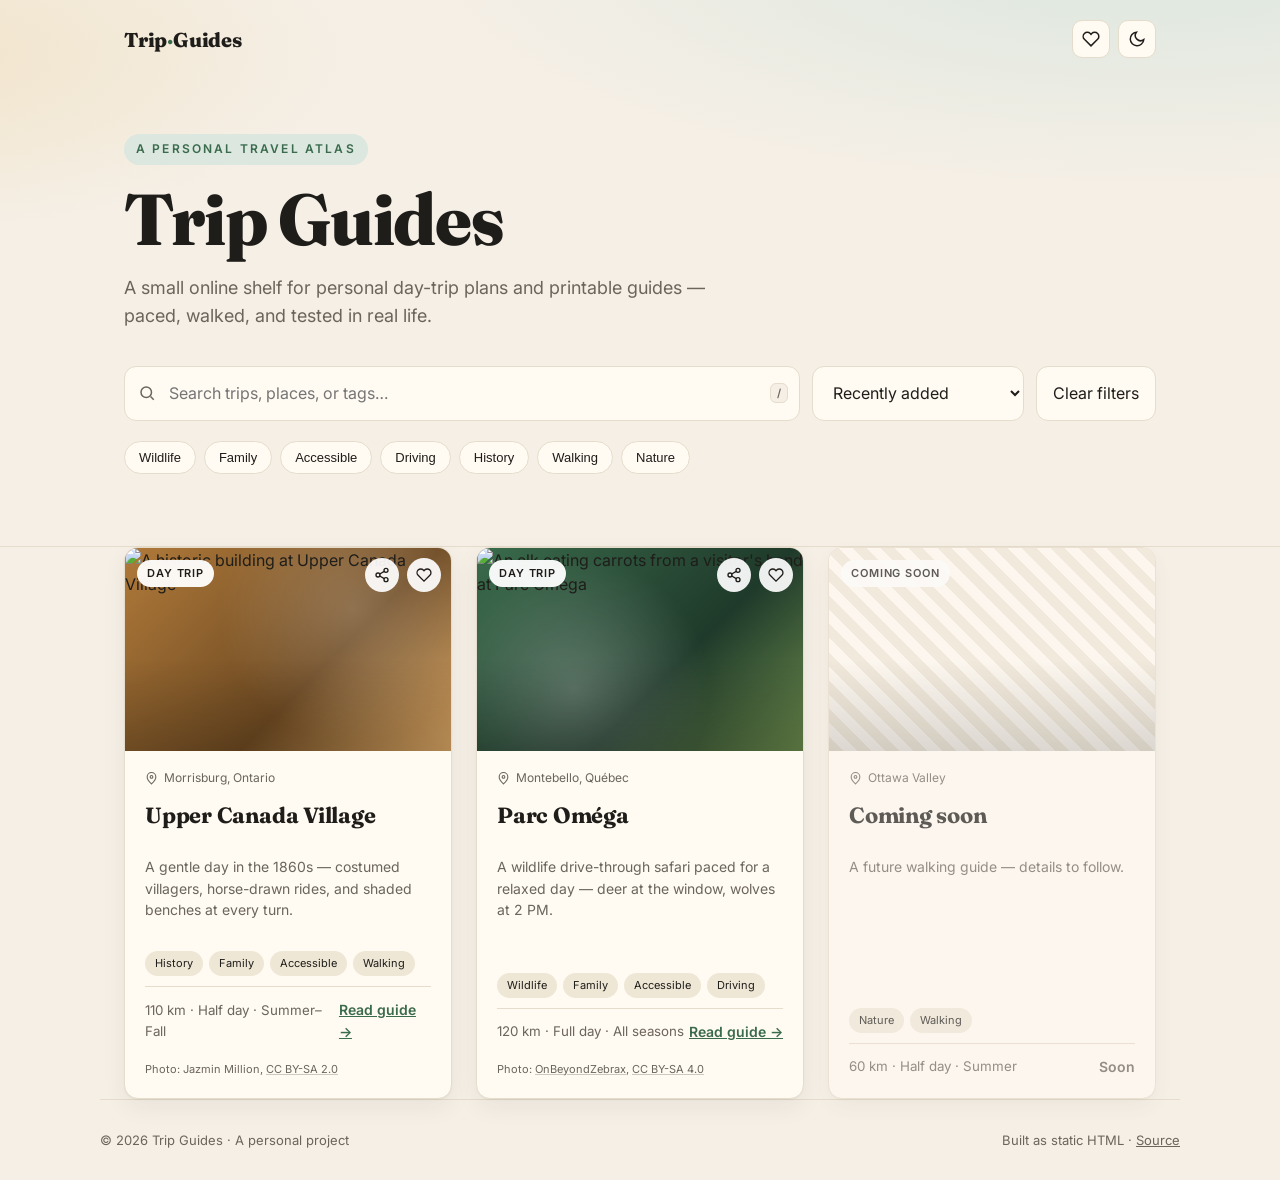
==== index.html @ b4236b7b "Merge remote-tracking branch 'origin/main' # Conflicts: #	index.html" ====
<!doctype html>
<html lang="en">
<head>
<meta charset="utf-8">
<meta name="viewport" content="width=device-width,initial-scale=1">
<title>Trip Guides — A personal travel atlas</title>
<meta name="description" content="A small online shelf for personal day-trip plans and printable guides.">
<link rel="preconnect" href="https://fonts.googleapis.com">
<link rel="preconnect" href="https://fonts.gstatic.com" crossorigin>
<link href="https://fonts.googleapis.com/css2?family=Fraunces:opsz,wght@9..144,400;9..144,600;9..144,800&family=Inter:wght@400;500;600&display=swap" rel="stylesheet">
<style>
  :root{
    --bg:#f5efe6; --paper:#fffaf2; --ink:#1f1d1a; --muted:#6b655c;
    --line:#e5dccb; --accent:#3a6b4c; --accent-soft:#dbe7df;
    --chip:#efe7d6; --shadow:0 1px 2px rgba(0,0,0,.04), 0 8px 24px rgba(31,29,26,.06);
    --radius:14px;
  }
  [data-theme="dark"]{
    --bg:#15140f; --paper:#1c1b16; --ink:#f1ece1; --muted:#9b9484;
    --line:#2c2a23; --accent:#8fc9a3; --accent-soft:#23332a;
    --chip:#262319; --shadow:0 1px 2px rgba(0,0,0,.4), 0 12px 30px rgba(0,0,0,.35);
  }
  *{box-sizing:border-box}
  html,body{margin:0;padding:0}
  body{font-family:Inter,system-ui,sans-serif;color:var(--ink);background:var(--bg);-webkit-font-smoothing:antialiased;line-height:1.55}
  a{color:inherit}
  .wrap{max-width:1080px;margin:0 auto;padding:0 24px}
  .hero{position:relative;overflow:hidden;background:radial-gradient(1200px 400px at 90% -10%, var(--accent-soft), transparent 60%),radial-gradient(800px 300px at -10% 10%, #f1e3c8 0%, transparent 60%),var(--bg);border-bottom:1px solid var(--line)}
  [data-theme="dark"] .hero{background:radial-gradient(1200px 400px at 90% -10%, #1f3329, transparent 60%),radial-gradient(800px 300px at -10% 10%, #2a2418, transparent 60%),var(--bg)}
  .nav{display:flex;justify-content:space-between;align-items:center;padding:20px 0}
  .brand{font-family:Fraunces,serif;font-weight:800;font-size:20px;letter-spacing:-.01em}
  .brand span{color:var(--accent)}
  .nav-actions{display:flex;gap:8px}
  .icon-btn{background:var(--paper);border:1px solid var(--line);color:var(--ink);width:38px;height:38px;border-radius:10px;cursor:pointer;display:inline-flex;align-items:center;justify-content:center;transition:transform .15s, background .2s}
  .icon-btn:hover{transform:translateY(-1px)}
  .icon-btn:focus-visible{outline:3px solid var(--accent-soft);outline-offset:2px}
  .hero-inner{padding:56px 0 72px}
  .eyebrow{display:inline-block;font-size:12px;letter-spacing:.18em;text-transform:uppercase;color:var(--accent);background:var(--accent-soft);padding:6px 12px;border-radius:999px;font-weight:600}
  h1.title{font-family:Fraunces,serif;font-weight:800;letter-spacing:-.02em;font-size:clamp(40px, 7vw, 72px);line-height:1.02;margin:18px 0 14px}
  .lede{font-size:18px;color:var(--muted);max-width:58ch}
  .toolbar{margin-top:36px;display:grid;gap:12px;grid-template-columns:1fr auto auto}
  @media (max-width:720px){.toolbar{grid-template-columns:1fr}}
  .search{position:relative}
  .search input{width:100%;padding:14px 16px 14px 44px;border-radius:12px;border:1px solid var(--line);background:var(--paper);color:var(--ink);font:inherit;outline:none}
  .search input:focus{border-color:var(--accent);box-shadow:0 0 0 3px var(--accent-soft)}
  .search svg{position:absolute;left:14px;top:50%;transform:translateY(-50%);color:var(--muted)}
  .search kbd{position:absolute;right:12px;top:50%;transform:translateY(-50%);font:600 11px Inter;padding:2px 6px;border:1px solid var(--line);border-radius:6px;color:var(--muted);background:var(--bg)}
  select,.pill-btn{padding:14px 16px;border-radius:12px;border:1px solid var(--line);background:var(--paper);color:var(--ink);font:inherit;cursor:pointer}
  select:focus-visible,.pill-btn:focus-visible{outline:3px solid var(--accent-soft);outline-offset:2px}
  .chips{display:flex;flex-wrap:wrap;gap:8px;margin:20px 0 0}
  .chip{padding:8px 14px;border-radius:999px;border:1px solid var(--line);background:var(--paper);color:var(--ink);font-size:13px;cursor:pointer;transition:all .15s}
  .chip[aria-pressed="true"]{background:var(--accent);color:white;border-color:var(--accent)}
  .chip:focus-visible{outline:3px solid var(--accent-soft);outline-offset:2px}
  main{padding:48px 0 80px}
  .grid{display:grid;gap:24px;grid-template-columns:repeat(auto-fill,minmax(300px,1fr))}
  .card{background:var(--paper);border:1px solid var(--line);border-radius:var(--radius);overflow:hidden;box-shadow:var(--shadow);display:flex;flex-direction:column;transition:transform .2s, box-shadow .2s;position:relative}
  .card:hover{transform:translateY(-3px);box-shadow:0 4px 8px rgba(0,0,0,.06), 0 20px 40px rgba(31,29,26,.12)}
  .cover-link{display:block;color:inherit;text-decoration:none}
  .cover-link:focus-visible,.ttl a:focus-visible,.read:focus-visible{outline:3px solid var(--accent-soft);outline-offset:3px;border-radius:6px}
  .cover{aspect-ratio:16/10;background:linear-gradient(135deg,#cfe0d3,#a7c4b0);position:relative}
  .cover.parc-omega{background:radial-gradient(circle at 30% 70%, rgba(255,255,255,.25), transparent 50%),linear-gradient(135deg,#3a6b4c 0%, #1f3a2a 60%, #6b8a4c 100%)}
  .cover.upper-canada-village{background:radial-gradient(circle at 70% 30%, rgba(255,255,255,.2), transparent 50%),linear-gradient(135deg,#b07a3a 0%, #6e4a22 60%, #d9a665 100%)}
  .cover.placeholder{background:repeating-linear-gradient(45deg, var(--chip) 0 10px, var(--paper) 10px 20px)}
  .cover .badge{position:absolute;top:12px;left:12px;background:rgba(255,255,255,.92);color:#1f1d1a;font-size:11px;font-weight:600;letter-spacing:.08em;padding:5px 10px;border-radius:999px;text-transform:uppercase}
  .card-actions{position:absolute;top:10px;right:10px;z-index:3;display:flex;gap:8px}
  .fav,.share-card{width:34px;height:34px;background:rgba(255,255,255,.92);border-radius:50%;border:0;cursor:pointer;display:grid;place-items:center;color:#1f1d1a;transition:transform .15s, background .2s, color .2s}
  .fav:hover,.share-card:hover{transform:translateY(-1px)}
  .fav:focus-visible,.share-card:focus-visible{outline:3px solid var(--accent-soft);outline-offset:2px}
  .fav[aria-pressed="true"] svg{fill:#e0354b;color:#e0354b}
  .share-card.copied{background:var(--accent);color:white}
  .body{padding:18px 20px 20px;display:flex;flex-direction:column;gap:10px;flex:1}
  .loc{font-size:12px;color:var(--muted);display:flex;align-items:center;gap:6px}
  .ttl{font-family:Fraunces,serif;font-weight:700;font-size:22px;letter-spacing:-.01em;margin:0}
  .ttl a{color:inherit;text-decoration:none}
  .ttl a:hover,.read:hover{text-decoration:underline}
  .desc{color:var(--muted);font-size:14px;flex:1}
  .meta{display:flex;flex-wrap:wrap;gap:6px;margin-top:6px}
  .tag{font-size:11px;padding:4px 10px;border-radius:999px;background:var(--chip);color:var(--ink)}
  .footer-row{display:flex;justify-content:space-between;align-items:center;padding-top:12px;border-top:1px solid var(--line)}
  .footer-row small{color:var(--muted)}
  .read{font-weight:600;color:var(--accent);font-size:14px}
  .card.disabled{pointer-events:none;opacity:.7}
  .card.disabled .read{color:var(--muted)}
  .empty{text-align:center;padding:60px 20px;color:var(--muted);border:1px dashed var(--line);border-radius:var(--radius)}
  .copy-toast{position:fixed;left:50%;bottom:24px;z-index:1000;transform:translate(-50%, 8px);opacity:0;background:var(--ink);color:var(--paper);border-radius:10px;padding:10px 14px;font-size:13px;font-weight:600;box-shadow:0 12px 30px rgba(0,0,0,.18);transition:opacity .2s, transform .2s;pointer-events:none}
  .copy-toast.show{opacity:1;transform:translate(-50%, 0)}
  footer.page{border-top:1px solid var(--line);padding:30px 0;font-size:13px;color:var(--muted);display:flex;justify-content:space-between;flex-wrap:wrap;gap:10px}
  @media print{.toolbar,.chips,.nav-actions,.card-actions,.copy-toast{display:none}.card{break-inside:avoid;box-shadow:none;border:1px solid #ccc}body{background:white}}
  .cover img{position:absolute;inset:0;width:100%;height:100%;object-fit:cover;display:block}
  .cover.has-photo .badge{background:rgba(255,255,255,.95);backdrop-filter:saturate(140%) blur(2px)}
  .cover::after{content:"";position:absolute;inset:0;background:linear-gradient(180deg,transparent 55%,rgba(0,0,0,.18));pointer-events:none}
  .credit{font-size:11px;color:var(--muted);margin-top:8px}
  .credit a{color:inherit;text-decoration:underline;text-decoration-color:rgba(0,0,0,.2)}
</style>
</head>
<body>
<header class="hero">
  <div class="wrap">
    <div class="nav">
      <div class="brand">Trip<span>·</span>Guides</div>
      <div class="nav-actions">
        <button class="icon-btn" id="favToggle" title="Show favorites only" aria-pressed="false" aria-label="Show favorites only">
          <svg width="18" height="18" viewBox="0 0 24 24" fill="none" stroke="currentColor" stroke-width="2"><path d="M20.8 4.6a5.5 5.5 0 0 0-7.8 0L12 5.7l-1-1.1a5.5 5.5 0 1 0-7.8 7.8l8.8 8.8 8.8-8.8a5.5 5.5 0 0 0 0-7.8z"/></svg>
        </button>
        <button class="icon-btn" id="themeToggle" title="Toggle dark mode" aria-label="Toggle dark mode">
          <svg width="18" height="18" viewBox="0 0 24 24" fill="none" stroke="currentColor" stroke-width="2"><path d="M21 12.8A9 9 0 1 1 11.2 3a7 7 0 0 0 9.8 9.8z"/></svg>
        </button>
      </div>
    </div>
    <div class="hero-inner">
      <span class="eyebrow">A personal travel atlas</span>
      <h1 class="title">Trip Guides</h1>
      <p class="lede">A small online shelf for personal day-trip plans and printable guides — paced, walked, and tested in real life.</p>
      <div class="toolbar">
        <label class="search">
          <svg width="18" height="18" viewBox="0 0 24 24" fill="none" stroke="currentColor" stroke-width="2"><circle cx="11" cy="11" r="7"/><path d="m21 21-4.3-4.3"/></svg>
          <input id="search" type="search" placeholder="Search trips, places, or tags…" aria-label="Search trips">
          <kbd>/</kbd>
        </label>
        <select id="sort" aria-label="Sort trips">
          <option value="recent">Recently added</option>
          <option value="distance">Distance (near → far)</option>
          <option value="title">A → Z</option>
        </select>
        <button class="pill-btn" id="clear">Clear filters</button>
      </div>
      <div class="chips" id="chips" role="group" aria-label="Filter by tag"></div>
    </div>
  </div>
</header>
<main class="wrap">
  <div id="grid" class="grid"></div>
  <div id="empty" class="empty" hidden>No trips match your filters yet — try clearing them.</div>
</main>
<footer class="page wrap">
  <div>© <span id="yr"></span> Trip Guides · A personal project</div>
  <div>Built as static HTML · <a href="https://github.com/mouhebg/trip-guides">Source</a></div>
</footer>
<script>
  const TRIPS = [
    {id:"parc-omega",href:"./parc-omega/",title:"Parc Oméga",location:"Montebello, Québec",desc:"A wildlife drive-through safari paced for a relaxed day — deer at the window, wolves at 2 PM.",tags:["Wildlife","Family","Accessible","Driving"],distance:120,duration:"Full day",season:"All seasons",added:"2025-05-20",cover:"parc-omega",available:true,photo:"https://upload.wikimedia.org/wikipedia/commons/thumb/b/bb/A_Wapiti_%28Elk%29_eats_carrots_from_a_visitor_at_Parc_Omega%2C_a_drive-through_safari_park_in_Montebello%2C_Quebec_%28Canada%29.jpg/960px-A_Wapiti_%28Elk%29_eats_carrots_from_a_visitor_at_Parc_Omega%2C_a_drive-through_safari_park_in_Montebello%2C_Quebec_%28Canada%29.jpg",photoAlt:"An elk eating carrots from a visitor's hand at Parc Oméga",credit:'Photo: <a href="https://commons.wikimedia.org/wiki/User:OnBeyondZebrax">OnBeyondZebrax</a>, <a href="https://creativecommons.org/licenses/by-sa/4.0">CC BY-SA 4.0</a>'},
    {id:"upper-canada-village",href:"./upper-canada-village/",title:"Upper Canada Village",location:"Morrisburg, Ontario",desc:"A gentle day in the 1860s — costumed villagers, horse-drawn rides, and shaded benches at every turn.",tags:["History","Family","Accessible","Walking"],distance:110,duration:"Half day",season:"Summer–Fall",added:"2025-05-22",cover:"upper-canada-village",available:true,photo:"https://upload.wikimedia.org/wikipedia/commons/thumb/d/d6/Upper_Canada_Village.jpg/960px-Upper_Canada_Village.jpg",photoAlt:"A historic building at Upper Canada Village",credit:'Photo: Jazmin Million, <a href="https://creativecommons.org/licenses/by-sa/2.0">CC BY-SA 2.0</a>'},
    {id:"placeholder-1",href:"#",title:"Coming soon",location:"Ottawa Valley",desc:"A future walking guide — details to follow.",tags:["Nature","Walking"],distance:60,duration:"Half day",season:"Summer",added:"2025-01-01",cover:"placeholder",available:false}
  ];
  const ALL_TAGS = [...new Set(TRIPS.flatMap(t=>t.tags))];
  const state = {q:"",tags:new Set(),favOnly:false,sort:"recent"};
  const theme = localStorage.getItem("tg-theme") || (matchMedia("(prefers-color-scheme: dark)").matches ? "dark" : "light");
  document.documentElement.dataset.theme = theme;
  document.getElementById("themeToggle").onclick = () => {
    const next = document.documentElement.dataset.theme === "dark" ? "light" : "dark";
    document.documentElement.dataset.theme = next;
    localStorage.setItem("tg-theme", next);
  };
  const favs = new Set(JSON.parse(localStorage.getItem("tg-favs") || "[]"));
  const saveFavs = () => localStorage.setItem("tg-favs", JSON.stringify([...favs]));
  const chipsEl = document.getElementById("chips");
  ALL_TAGS.forEach(tag => {
    const b = document.createElement("button");
    b.className = "chip"; b.textContent = tag; b.setAttribute("aria-pressed","false");
    b.onclick = () => {
      if (state.tags.has(tag)) state.tags.delete(tag); else state.tags.add(tag);
      b.setAttribute("aria-pressed", state.tags.has(tag));
      render();
    };
    chipsEl.appendChild(b);
  });
  const searchEl = document.getElementById("search");
  searchEl.oninput = e => { state.q = e.target.value.toLowerCase(); render(); };
  document.getElementById("sort").onchange = e => { state.sort = e.target.value; render(); };
  document.getElementById("clear").onclick = () => {
    state.q=""; state.tags.clear(); state.favOnly=false; searchEl.value="";
    document.querySelectorAll(".chip").forEach(c=>c.setAttribute("aria-pressed","false"));
    document.getElementById("favToggle").setAttribute("aria-pressed","false");
    render();
  };
  document.getElementById("favToggle").onclick = (e) => {
    state.favOnly = !state.favOnly;
    e.currentTarget.setAttribute("aria-pressed", state.favOnly);
    render();
  };
  document.addEventListener("keydown", e => {
    if (e.key === "/" && document.activeElement !== searchEl) { e.preventDefault(); searchEl.focus(); }
    if (e.key === "Escape" && document.activeElement === searchEl) { searchEl.value=""; state.q=""; render(); }
  });
  const grid = document.getElementById("grid");
  const empty = document.getElementById("empty");
  async function copyLink(url){
    if(navigator.clipboard && window.isSecureContext){
      await navigator.clipboard.writeText(url);
      return;
    }
    const field = document.createElement("textarea");
    field.value = url;
    field.setAttribute("readonly", "");
    field.style.position = "fixed";
    field.style.left = "-9999px";
    document.body.appendChild(field);
    field.select();
    document.execCommand("copy");
    field.remove();
  }
  function toast(msg){
    let node = document.querySelector(".copy-toast");
    if(!node){
      node = document.createElement("div");
      node.className = "copy-toast";
      document.body.appendChild(node);
    }
    node.textContent = msg;
    requestAnimationFrame(() => node.classList.add("show"));
    clearTimeout(node._timer);
    node._timer = setTimeout(() => node.classList.remove("show"), 1800);
  }
  function markCopied(btn){
    btn.classList.add("copied");
    clearTimeout(btn._copyTimer);
    btn._copyTimer = setTimeout(() => btn.classList.remove("copied"), 1600);
  }
  async function shareTrip(trip, btn){
    const url = new URL(trip.href, location.href).href;
    const data = {title: trip.title, url};
    try{
      if(navigator.share){
        await navigator.share(data);
        return;
      }
      await copyLink(url);
      markCopied(btn);
      toast("Link copied");
    }catch(err){
      if(!err || err.name !== "AbortError"){
        await copyLink(url);
        markCopied(btn);
        toast("Link copied");
      }
    }
  }
  function render() {
    let list = TRIPS.filter(t => {
      const hay = (t.title + " " + t.location + " " + t.tags.join(" ")).toLowerCase();
      if (state.q && !hay.includes(state.q)) return false;
      if (state.tags.size && !t.tags.some(tag => state.tags.has(tag))) return false;
      if (state.favOnly && !favs.has(t.id)) return false;
      return true;
    });
    if (state.sort === "distance") list.sort((a,b)=>a.distance-b.distance);
    if (state.sort === "title") list.sort((a,b)=>a.title.localeCompare(b.title));
    if (state.sort === "recent") list.sort((a,b)=>b.added.localeCompare(a.added));
    grid.innerHTML = "";
    empty.hidden = list.length > 0;
    for (const t of list) {
      const fav = favs.has(t.id);
      const card = document.createElement("article");
      const coverTag = t.available ? "a" : "div";
      const coverHref = t.available ? ` href="${t.href}" aria-label="Read ${t.title} guide"` : "";
      const title = t.available ? `<a href="${t.href}">${t.title}</a>` : t.title;
      const read = t.available ? `<a class="read" href="${t.href}">Read guide →</a>` : `<span class="read">Soon</span>`;
      card.className = "card" + (t.available ? "" : " disabled");
      card.innerHTML = `
        <${coverTag} class="cover-link"${coverHref}>
          <div class="cover ${t.cover}${t.photo ? ' has-photo' : ''}">
            ${t.photo ? `<img src="${t.photo}" alt="${t.photoAlt || t.title}" loading="lazy">` : ""}
            <span class="badge">${t.available ? "Day Trip" : "Coming soon"}</span>
          </div>
        </${coverTag}>
          <div class="body">
            <div class="loc">
              <svg width="13" height="13" viewBox="0 0 24 24" fill="none" stroke="currentColor" stroke-width="2"><path d="M12 22s8-7.6 8-13a8 8 0 1 0-16 0c0 5.4 8 13 8 13z"/><circle cx="12" cy="9" r="2.5"/></svg>
              ${t.location}
            </div>
            <h2 class="ttl">${title}</h2>
            <p class="desc">${t.desc}</p>
            <div class="meta">${t.tags.map(x=>`<span class="tag">${x}</span>`).join("")}</div>
            <div class="footer-row">
              <small>${t.distance} km · ${t.duration} · ${t.season}</small>
              ${read}
            </div>
            ${t.credit ? `<div class="credit">${t.credit}</div>` : ""}
          </div>
        ${t.available ? `<div class="card-actions">
          <button class="share-card" type="button" data-id="${t.id}" aria-label="Share ${t.title}" title="Share ${t.title}">
            <svg width="16" height="16" viewBox="0 0 24 24" fill="none" stroke="currentColor" stroke-width="2" stroke-linecap="round" stroke-linejoin="round"><circle cx="18" cy="5" r="3"/><circle cx="6" cy="12" r="3"/><circle cx="18" cy="19" r="3"/><path d="m8.6 13.5 6.8 4M15.4 6.5l-6.8 4"/></svg>
          </button>
          <button class="fav" type="button" aria-pressed="${fav}" data-id="${t.id}" aria-label="Save ${t.title} to favorites" title="Save to favorites">
            <svg width="16" height="16" viewBox="0 0 24 24" fill="none" stroke="currentColor" stroke-width="2"><path d="M20.8 4.6a5.5 5.5 0 0 0-7.8 0L12 5.7l-1-1.1a5.5 5.5 0 1 0-7.8 7.8l8.8 8.8 8.8-8.8a5.5 5.5 0 0 0 0-7.8z"/></svg>
          </button>
        </div>` : ""}`;
      grid.appendChild(card);
    }
    grid.querySelectorAll(".fav").forEach(btn => {
      btn.onclick = (e) => {
        e.preventDefault(); e.stopPropagation();
        const id = btn.dataset.id;
        if (favs.has(id)) favs.delete(id); else favs.add(id);
        saveFavs(); render();
      };
    });
    grid.querySelectorAll(".share-card").forEach(btn => {
      btn.onclick = async (e) => {
        e.preventDefault(); e.stopPropagation();
        const trip = TRIPS.find(t => t.id === btn.dataset.id);
        if (trip) await shareTrip(trip, btn);
      };
    });
  }
  document.getElementById("yr").textContent = new Date().getFullYear();
  render();
</script>
</body>
</html>
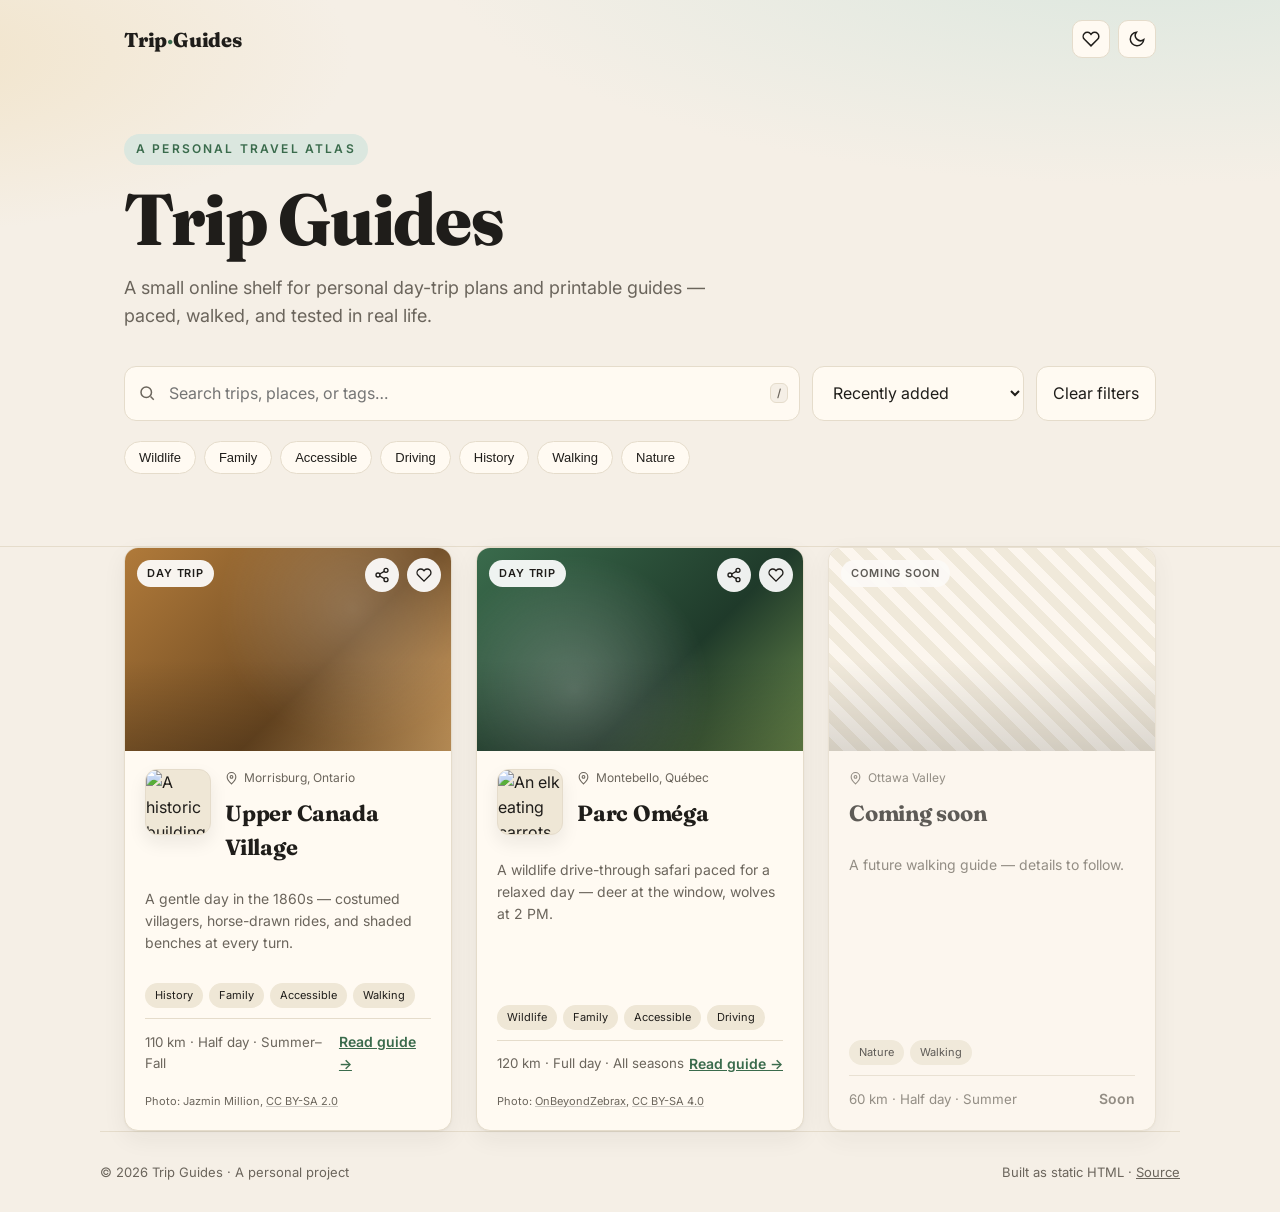
==== commit 58509c74: "Use photos as trip card thumbnails" ====
--- a/index.html
+++ b/index.html
@@ -69,6 +69,9 @@
   .fav[aria-pressed="true"] svg{fill:#e0354b;color:#e0354b}
   .share-card.copied{background:var(--accent);color:white}
   .body{padding:18px 20px 20px;display:flex;flex-direction:column;gap:10px;flex:1}
+  .trip-summary{display:flex;gap:14px;align-items:flex-start}
+  .trip-thumb{width:66px;height:66px;flex:0 0 66px;border-radius:12px;border:1px solid var(--line);object-fit:cover;background:var(--chip);box-shadow:0 8px 18px rgba(31,29,26,.08)}
+  .trip-main{min-width:0;display:flex;flex-direction:column;gap:8px;flex:1}
   .loc{font-size:12px;color:var(--muted);display:flex;align-items:center;gap:6px}
   .ttl{font-family:Fraunces,serif;font-weight:700;font-size:22px;letter-spacing:-.01em;margin:0}
   .ttl a{color:inherit;text-decoration:none}
@@ -86,11 +89,27 @@
   .copy-toast.show{opacity:1;transform:translate(-50%, 0)}
   footer.page{border-top:1px solid var(--line);padding:30px 0;font-size:13px;color:var(--muted);display:flex;justify-content:space-between;flex-wrap:wrap;gap:10px}
   @media print{.toolbar,.chips,.nav-actions,.card-actions,.copy-toast{display:none}.card{break-inside:avoid;box-shadow:none;border:1px solid #ccc}body{background:white}}
-  .cover img{position:absolute;inset:0;width:100%;height:100%;object-fit:cover;display:block}
-  .cover.has-photo .badge{background:rgba(255,255,255,.95);backdrop-filter:saturate(140%) blur(2px)}
   .cover::after{content:"";position:absolute;inset:0;background:linear-gradient(180deg,transparent 55%,rgba(0,0,0,.18));pointer-events:none}
   .credit{font-size:11px;color:var(--muted);margin-top:8px}
   .credit a{color:inherit;text-decoration:underline;text-decoration-color:rgba(0,0,0,.2)}
+  [data-theme="dark"] .card{box-shadow:0 1px 2px rgba(0,0,0,.44), 0 16px 34px rgba(0,0,0,.28)}
+  [data-theme="dark"] .card:hover{box-shadow:0 4px 10px rgba(0,0,0,.32), 0 22px 46px rgba(0,0,0,.42)}
+  [data-theme="dark"] .cover::after{background:linear-gradient(180deg,transparent 48%,rgba(0,0,0,.42))}
+  [data-theme="dark"] .cover .badge,
+  [data-theme="dark"] .fav,
+  [data-theme="dark"] .share-card{
+    background:rgba(28,27,22,.88);
+    border:1px solid rgba(241,236,225,.16);
+    color:var(--ink);
+    backdrop-filter:saturate(130%) blur(6px);
+  }
+  [data-theme="dark"] .trip-thumb{box-shadow:0 8px 18px rgba(0,0,0,.28)}
+  [data-theme="dark"] .fav[aria-pressed="true"] svg{fill:#ff6b85;color:#ff6b85}
+  [data-theme="dark"] .share-card.copied{background:var(--accent);border-color:var(--accent);color:#102016}
+  [data-theme="dark"] .credit a{text-decoration-color:rgba(241,236,225,.34)}
+  @media (max-width:420px){
+    .trip-thumb{width:58px;height:58px;flex-basis:58px;border-radius:10px}
+  }
 </style>
 </head>
 <body>
@@ -258,17 +277,21 @@
       card.className = "card" + (t.available ? "" : " disabled");
       card.innerHTML = `
         <${coverTag} class="cover-link"${coverHref}>
-          <div class="cover ${t.cover}${t.photo ? ' has-photo' : ''}">
-            ${t.photo ? `<img src="${t.photo}" alt="${t.photoAlt || t.title}" loading="lazy">` : ""}
+          <div class="cover ${t.cover}">
             <span class="badge">${t.available ? "Day Trip" : "Coming soon"}</span>
           </div>
         </${coverTag}>
           <div class="body">
-            <div class="loc">
-              <svg width="13" height="13" viewBox="0 0 24 24" fill="none" stroke="currentColor" stroke-width="2"><path d="M12 22s8-7.6 8-13a8 8 0 1 0-16 0c0 5.4 8 13 8 13z"/><circle cx="12" cy="9" r="2.5"/></svg>
-              ${t.location}
+            <div class="trip-summary">
+              ${t.photo ? `<img class="trip-thumb" src="${t.photo}" alt="${t.photoAlt || t.title}" loading="lazy">` : ""}
+              <div class="trip-main">
+                <div class="loc">
+                  <svg width="13" height="13" viewBox="0 0 24 24" fill="none" stroke="currentColor" stroke-width="2"><path d="M12 22s8-7.6 8-13a8 8 0 1 0-16 0c0 5.4 8 13 8 13z"/><circle cx="12" cy="9" r="2.5"/></svg>
+                  ${t.location}
+                </div>
+                <h2 class="ttl">${title}</h2>
+              </div>
             </div>
-            <h2 class="ttl">${title}</h2>
             <p class="desc">${t.desc}</p>
             <div class="meta">${t.tags.map(x=>`<span class="tag">${x}</span>`).join("")}</div>
             <div class="footer-row">
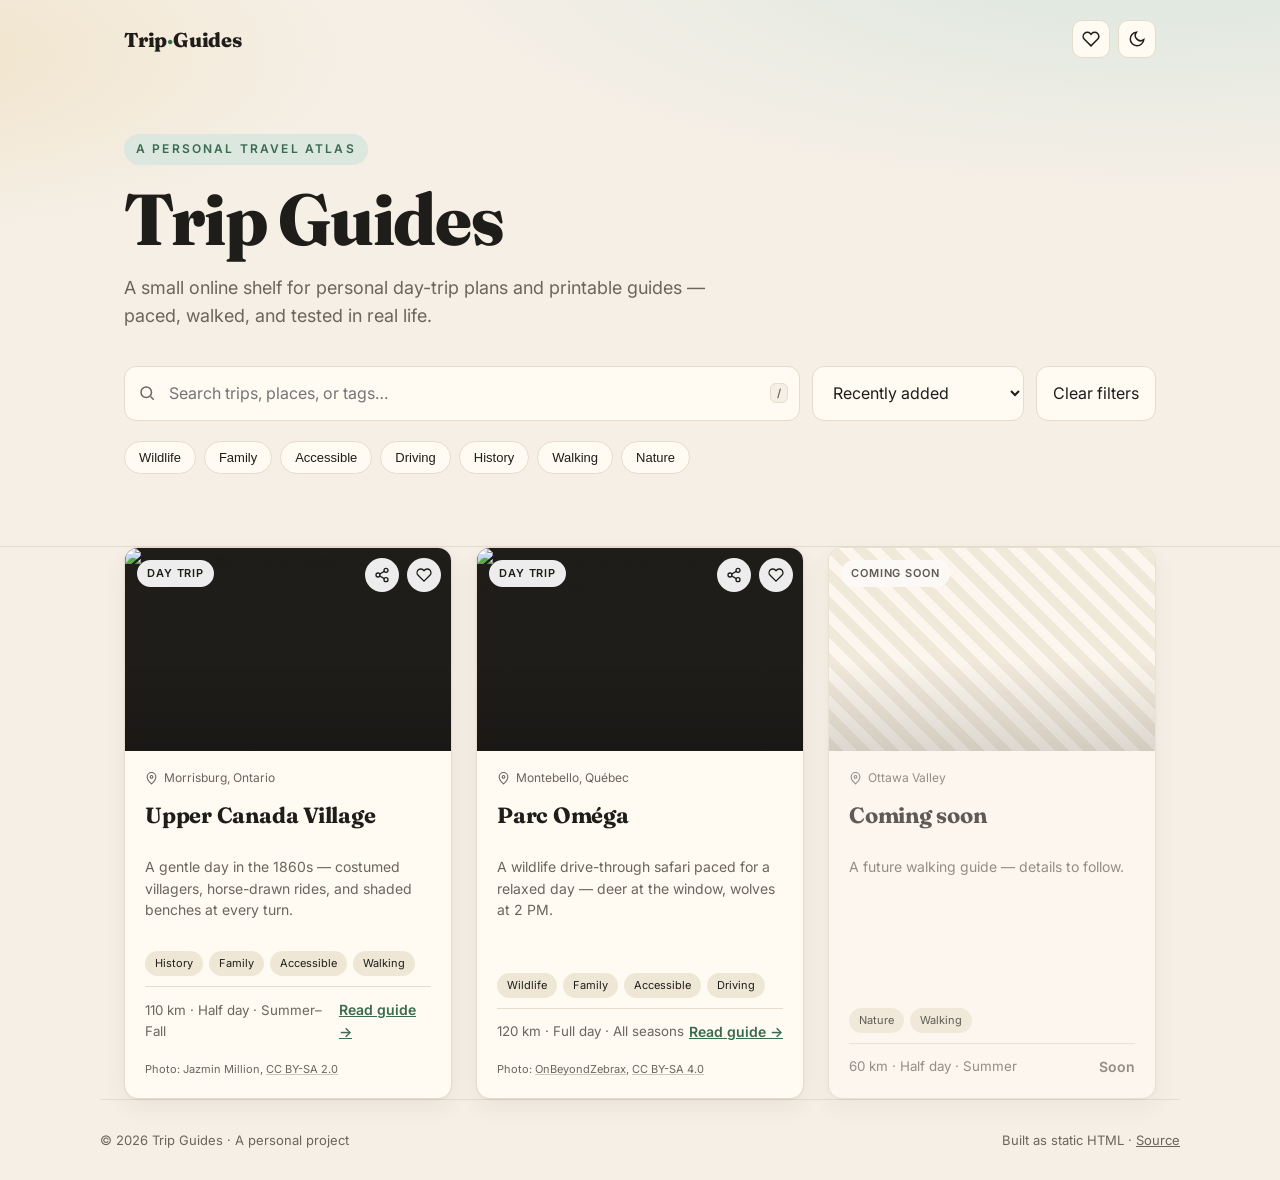
==== commit 305052a0: "Use trip photos as card cover thumbnails" ====
--- a/index.html
+++ b/index.html
@@ -57,11 +57,11 @@
   .card:hover{transform:translateY(-3px);box-shadow:0 4px 8px rgba(0,0,0,.06), 0 20px 40px rgba(31,29,26,.12)}
   .cover-link{display:block;color:inherit;text-decoration:none}
   .cover-link:focus-visible,.ttl a:focus-visible,.read:focus-visible{outline:3px solid var(--accent-soft);outline-offset:3px;border-radius:6px}
-  .cover{aspect-ratio:16/10;background:linear-gradient(135deg,#cfe0d3,#a7c4b0);position:relative}
+  .cover{aspect-ratio:16/10;background:linear-gradient(135deg,#cfe0d3,#a7c4b0);position:relative;overflow:hidden}
   .cover.parc-omega{background:radial-gradient(circle at 30% 70%, rgba(255,255,255,.25), transparent 50%),linear-gradient(135deg,#3a6b4c 0%, #1f3a2a 60%, #6b8a4c 100%)}
   .cover.upper-canada-village{background:radial-gradient(circle at 70% 30%, rgba(255,255,255,.2), transparent 50%),linear-gradient(135deg,#b07a3a 0%, #6e4a22 60%, #d9a665 100%)}
   .cover.placeholder{background:repeating-linear-gradient(45deg, var(--chip) 0 10px, var(--paper) 10px 20px)}
-  .cover .badge{position:absolute;top:12px;left:12px;background:rgba(255,255,255,.92);color:#1f1d1a;font-size:11px;font-weight:600;letter-spacing:.08em;padding:5px 10px;border-radius:999px;text-transform:uppercase}
+  .cover .badge{position:absolute;top:12px;left:12px;z-index:2;background:rgba(255,255,255,.92);color:#1f1d1a;font-size:11px;font-weight:600;letter-spacing:.08em;padding:5px 10px;border-radius:999px;text-transform:uppercase}
   .card-actions{position:absolute;top:10px;right:10px;z-index:3;display:flex;gap:8px}
   .fav,.share-card{width:34px;height:34px;background:rgba(255,255,255,.92);border-radius:50%;border:0;cursor:pointer;display:grid;place-items:center;color:#1f1d1a;transition:transform .15s, background .2s, color .2s}
   .fav:hover,.share-card:hover{transform:translateY(-1px)}
@@ -69,9 +69,6 @@
   .fav[aria-pressed="true"] svg{fill:#e0354b;color:#e0354b}
   .share-card.copied{background:var(--accent);color:white}
   .body{padding:18px 20px 20px;display:flex;flex-direction:column;gap:10px;flex:1}
-  .trip-summary{display:flex;gap:14px;align-items:flex-start}
-  .trip-thumb{width:66px;height:66px;flex:0 0 66px;border-radius:12px;border:1px solid var(--line);object-fit:cover;background:var(--chip);box-shadow:0 8px 18px rgba(31,29,26,.08)}
-  .trip-main{min-width:0;display:flex;flex-direction:column;gap:8px;flex:1}
   .loc{font-size:12px;color:var(--muted);display:flex;align-items:center;gap:6px}
   .ttl{font-family:Fraunces,serif;font-weight:700;font-size:22px;letter-spacing:-.01em;margin:0}
   .ttl a{color:inherit;text-decoration:none}
@@ -89,7 +86,9 @@
   .copy-toast.show{opacity:1;transform:translate(-50%, 0)}
   footer.page{border-top:1px solid var(--line);padding:30px 0;font-size:13px;color:var(--muted);display:flex;justify-content:space-between;flex-wrap:wrap;gap:10px}
   @media print{.toolbar,.chips,.nav-actions,.card-actions,.copy-toast{display:none}.card{break-inside:avoid;box-shadow:none;border:1px solid #ccc}body{background:white}}
-  .cover::after{content:"";position:absolute;inset:0;background:linear-gradient(180deg,transparent 55%,rgba(0,0,0,.18));pointer-events:none}
+  .cover img{position:absolute;inset:0;z-index:0;width:100%;height:100%;object-fit:cover;display:block}
+  .cover.has-photo{background:#1f1d1a}
+  .cover::after{content:"";position:absolute;inset:0;z-index:1;background:linear-gradient(180deg,transparent 55%,rgba(0,0,0,.18));pointer-events:none}
   .credit{font-size:11px;color:var(--muted);margin-top:8px}
   .credit a{color:inherit;text-decoration:underline;text-decoration-color:rgba(0,0,0,.2)}
   [data-theme="dark"] .card{box-shadow:0 1px 2px rgba(0,0,0,.44), 0 16px 34px rgba(0,0,0,.28)}
@@ -103,13 +102,9 @@
     color:var(--ink);
     backdrop-filter:saturate(130%) blur(6px);
   }
-  [data-theme="dark"] .trip-thumb{box-shadow:0 8px 18px rgba(0,0,0,.28)}
   [data-theme="dark"] .fav[aria-pressed="true"] svg{fill:#ff6b85;color:#ff6b85}
   [data-theme="dark"] .share-card.copied{background:var(--accent);border-color:var(--accent);color:#102016}
   [data-theme="dark"] .credit a{text-decoration-color:rgba(241,236,225,.34)}
-  @media (max-width:420px){
-    .trip-thumb{width:58px;height:58px;flex-basis:58px;border-radius:10px}
-  }
 </style>
 </head>
 <body>
@@ -277,21 +272,17 @@
       card.className = "card" + (t.available ? "" : " disabled");
       card.innerHTML = `
         <${coverTag} class="cover-link"${coverHref}>
-          <div class="cover ${t.cover}">
+          <div class="cover ${t.cover}${t.photo ? ' has-photo' : ''}">
+            ${t.photo ? `<img src="${t.photo}" alt="${t.photoAlt || t.title}" loading="lazy">` : ""}
             <span class="badge">${t.available ? "Day Trip" : "Coming soon"}</span>
           </div>
         </${coverTag}>
           <div class="body">
-            <div class="trip-summary">
-              ${t.photo ? `<img class="trip-thumb" src="${t.photo}" alt="${t.photoAlt || t.title}" loading="lazy">` : ""}
-              <div class="trip-main">
-                <div class="loc">
-                  <svg width="13" height="13" viewBox="0 0 24 24" fill="none" stroke="currentColor" stroke-width="2"><path d="M12 22s8-7.6 8-13a8 8 0 1 0-16 0c0 5.4 8 13 8 13z"/><circle cx="12" cy="9" r="2.5"/></svg>
-                  ${t.location}
-                </div>
-                <h2 class="ttl">${title}</h2>
-              </div>
+            <div class="loc">
+              <svg width="13" height="13" viewBox="0 0 24 24" fill="none" stroke="currentColor" stroke-width="2"><path d="M12 22s8-7.6 8-13a8 8 0 1 0-16 0c0 5.4 8 13 8 13z"/><circle cx="12" cy="9" r="2.5"/></svg>
+              ${t.location}
             </div>
+            <h2 class="ttl">${title}</h2>
             <p class="desc">${t.desc}</p>
             <div class="meta">${t.tags.map(x=>`<span class="tag">${x}</span>`).join("")}</div>
             <div class="footer-row">
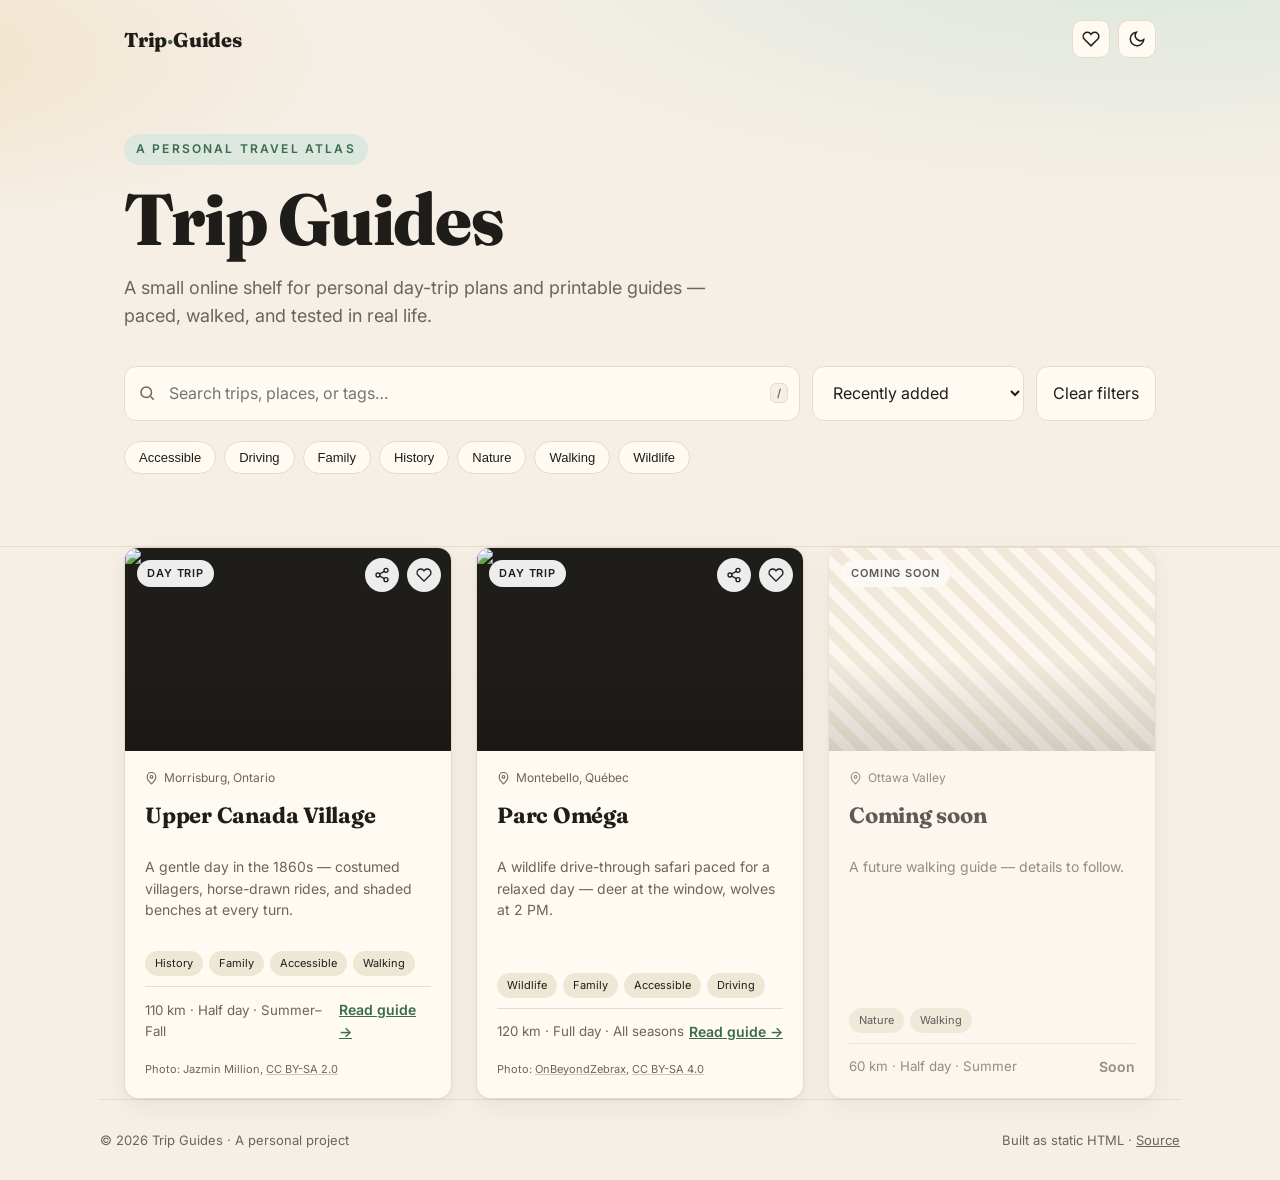
==== commit 2760eabc: "Improve custom trip generation and uploads" ====
--- a/index.html
+++ b/index.html
@@ -106,6 +106,9 @@
   [data-theme="dark"] .share-card.copied{background:var(--accent);border-color:var(--accent);color:#102016}
   [data-theme="dark"] .credit a{text-decoration-color:rgba(241,236,225,.34)}
 </style>
+<link rel="stylesheet" href="./assets/account.css?v=cloud-guides">
+<script src="https://cdn.jsdelivr.net/npm/@supabase/supabase-js@2" defer></script>
+<script src="./assets/account.js?v=cloud-guides" defer></script>
 </head>
 <body>
 <header class="hero">
@@ -156,7 +159,8 @@
     {id:"upper-canada-village",href:"./upper-canada-village/",title:"Upper Canada Village",location:"Morrisburg, Ontario",desc:"A gentle day in the 1860s — costumed villagers, horse-drawn rides, and shaded benches at every turn.",tags:["History","Family","Accessible","Walking"],distance:110,duration:"Half day",season:"Summer–Fall",added:"2025-05-22",cover:"upper-canada-village",available:true,photo:"https://upload.wikimedia.org/wikipedia/commons/thumb/d/d6/Upper_Canada_Village.jpg/960px-Upper_Canada_Village.jpg",photoAlt:"A historic building at Upper Canada Village",credit:'Photo: Jazmin Million, <a href="https://creativecommons.org/licenses/by-sa/2.0">CC BY-SA 2.0</a>'},
     {id:"placeholder-1",href:"#",title:"Coming soon",location:"Ottawa Valley",desc:"A future walking guide — details to follow.",tags:["Nature","Walking"],distance:60,duration:"Half day",season:"Summer",added:"2025-01-01",cover:"placeholder",available:false}
   ];
-  const ALL_TAGS = [...new Set(TRIPS.flatMap(t=>t.tags))];
+  window.TRIP_GUIDES = TRIPS;
+  const CLOUD_TRIP_IDS = new Set();
   const state = {q:"",tags:new Set(),favOnly:false,sort:"recent"};
   const theme = localStorage.getItem("tg-theme") || (matchMedia("(prefers-color-scheme: dark)").matches ? "dark" : "light");
   document.documentElement.dataset.theme = theme;
@@ -168,16 +172,34 @@
   const favs = new Set(JSON.parse(localStorage.getItem("tg-favs") || "[]"));
   const saveFavs = () => localStorage.setItem("tg-favs", JSON.stringify([...favs]));
   const chipsEl = document.getElementById("chips");
-  ALL_TAGS.forEach(tag => {
-    const b = document.createElement("button");
-    b.className = "chip"; b.textContent = tag; b.setAttribute("aria-pressed","false");
-    b.onclick = () => {
-      if (state.tags.has(tag)) state.tags.delete(tag); else state.tags.add(tag);
-      b.setAttribute("aria-pressed", state.tags.has(tag));
-      render();
-    };
-    chipsEl.appendChild(b);
-  });
+  function renderChips(){
+    const tags = [...new Set(TRIPS.flatMap(t => t.tags || []))].sort((a,b)=>a.localeCompare(b));
+    chipsEl.innerHTML = "";
+    tags.forEach(tag => {
+      const b = document.createElement("button");
+      b.className = "chip"; b.textContent = tag; b.setAttribute("aria-pressed", state.tags.has(tag) ? "true" : "false");
+      b.onclick = () => {
+        if (state.tags.has(tag)) state.tags.delete(tag); else state.tags.add(tag);
+        b.setAttribute("aria-pressed", state.tags.has(tag));
+        render();
+      };
+      chipsEl.appendChild(b);
+    });
+  }
+  window.setCloudTripGuides = function(incoming){
+    for (let i = TRIPS.length - 1; i >= 0; i--) {
+      if (CLOUD_TRIP_IDS.has(TRIPS[i].id)) TRIPS.splice(i, 1);
+    }
+    CLOUD_TRIP_IDS.clear();
+    (incoming || []).forEach(trip => {
+      if (!trip || !trip.id) return;
+      CLOUD_TRIP_IDS.add(trip.id);
+      TRIPS.push(trip);
+    });
+    renderChips();
+    render();
+  };
+  renderChips();
   const searchEl = document.getElementById("search");
   searchEl.oninput = e => { state.q = e.target.value.toLowerCase(); render(); };
   document.getElementById("sort").onchange = e => { state.sort = e.target.value; render(); };
@@ -249,15 +271,34 @@
       }
     }
   }
+  function esc(value){
+    return String(value || "").replace(/[&<>"']/g, char => ({
+      "&":"&amp;",
+      "<":"&lt;",
+      ">":"&gt;",
+      '"':"&quot;",
+      "'":"&#39;"
+    }[char]));
+  }
+  function tripDistanceValue(trip){
+    if (typeof trip.distance === "number") return trip.distance;
+    const match = String(trip.distance || trip.distanceLabel || "").match(/\d+(?:\.\d+)?/);
+    return match ? Number(match[0]) : Number.POSITIVE_INFINITY;
+  }
+  function tripDistanceLabel(trip){
+    if (trip.distanceLabel) return trip.distanceLabel;
+    if (typeof trip.distance === "number") return `${trip.distance} km`;
+    return trip.distance || "";
+  }
   function render() {
     let list = TRIPS.filter(t => {
-      const hay = (t.title + " " + t.location + " " + t.tags.join(" ")).toLowerCase();
+      const hay = (t.title + " " + t.location + " " + (t.tags || []).join(" ")).toLowerCase();
       if (state.q && !hay.includes(state.q)) return false;
-      if (state.tags.size && !t.tags.some(tag => state.tags.has(tag))) return false;
+      if (state.tags.size && !(t.tags || []).some(tag => state.tags.has(tag))) return false;
       if (state.favOnly && !favs.has(t.id)) return false;
       return true;
     });
-    if (state.sort === "distance") list.sort((a,b)=>a.distance-b.distance);
+    if (state.sort === "distance") list.sort((a,b)=>tripDistanceValue(a)-tripDistanceValue(b));
     if (state.sort === "title") list.sort((a,b)=>a.title.localeCompare(b.title));
     if (state.sort === "recent") list.sort((a,b)=>b.added.localeCompare(a.added));
     grid.innerHTML = "";
@@ -266,36 +307,40 @@
       const fav = favs.has(t.id);
       const card = document.createElement("article");
       const coverTag = t.available ? "a" : "div";
-      const coverHref = t.available ? ` href="${t.href}" aria-label="Read ${t.title} guide"` : "";
-      const title = t.available ? `<a href="${t.href}">${t.title}</a>` : t.title;
-      const read = t.available ? `<a class="read" href="${t.href}">Read guide →</a>` : `<span class="read">Soon</span>`;
+      const href = esc(t.href || "#");
+      const titleText = esc(t.title);
+      const tags = t.tags || [];
+      const footerText = [tripDistanceLabel(t), t.duration, t.season].filter(Boolean).map(esc).join(" &middot; ");
+      const coverHref = t.available ? ` href="${href}" aria-label="Read ${titleText} guide"` : "";
+      const title = t.available ? `<a href="${href}">${titleText}</a>` : titleText;
+      const read = t.available ? `<a class="read" href="${href}">Read guide &rarr;</a>` : `<span class="read">Soon</span>`;
       card.className = "card" + (t.available ? "" : " disabled");
       card.innerHTML = `
         <${coverTag} class="cover-link"${coverHref}>
-          <div class="cover ${t.cover}${t.photo ? ' has-photo' : ''}">
-            ${t.photo ? `<img src="${t.photo}" alt="${t.photoAlt || t.title}" loading="lazy">` : ""}
+          <div class="cover ${esc(t.cover || "placeholder")}${t.photo ? ' has-photo' : ''}">
+            ${t.photo ? `<img src="${esc(t.photo)}" alt="${esc(t.photoAlt || t.title)}" loading="lazy">` : ""}
             <span class="badge">${t.available ? "Day Trip" : "Coming soon"}</span>
           </div>
         </${coverTag}>
           <div class="body">
             <div class="loc">
               <svg width="13" height="13" viewBox="0 0 24 24" fill="none" stroke="currentColor" stroke-width="2"><path d="M12 22s8-7.6 8-13a8 8 0 1 0-16 0c0 5.4 8 13 8 13z"/><circle cx="12" cy="9" r="2.5"/></svg>
-              ${t.location}
+              ${esc(t.location)}
             </div>
             <h2 class="ttl">${title}</h2>
-            <p class="desc">${t.desc}</p>
-            <div class="meta">${t.tags.map(x=>`<span class="tag">${x}</span>`).join("")}</div>
+            <p class="desc">${esc(t.desc)}</p>
+            <div class="meta">${tags.map(x=>`<span class="tag">${esc(x)}</span>`).join("")}</div>
             <div class="footer-row">
-              <small>${t.distance} km · ${t.duration} · ${t.season}</small>
+              <small>${footerText}</small>
               ${read}
             </div>
             ${t.credit ? `<div class="credit">${t.credit}</div>` : ""}
           </div>
         ${t.available ? `<div class="card-actions">
-          <button class="share-card" type="button" data-id="${t.id}" aria-label="Share ${t.title}" title="Share ${t.title}">
+          <button class="share-card" type="button" data-id="${esc(t.id)}" aria-label="Share ${titleText}" title="Share ${titleText}">
             <svg width="16" height="16" viewBox="0 0 24 24" fill="none" stroke="currentColor" stroke-width="2" stroke-linecap="round" stroke-linejoin="round"><circle cx="18" cy="5" r="3"/><circle cx="6" cy="12" r="3"/><circle cx="18" cy="19" r="3"/><path d="m8.6 13.5 6.8 4M15.4 6.5l-6.8 4"/></svg>
           </button>
-          <button class="fav" type="button" aria-pressed="${fav}" data-id="${t.id}" aria-label="Save ${t.title} to favorites" title="Save to favorites">
+          <button class="fav" type="button" aria-pressed="${fav}" data-id="${esc(t.id)}" aria-label="Save ${titleText} to favorites" title="Save to favorites">
             <svg width="16" height="16" viewBox="0 0 24 24" fill="none" stroke="currentColor" stroke-width="2"><path d="M20.8 4.6a5.5 5.5 0 0 0-7.8 0L12 5.7l-1-1.1a5.5 5.5 0 1 0-7.8 7.8l8.8 8.8 8.8-8.8a5.5 5.5 0 0 0 0-7.8z"/></svg>
           </button>
         </div>` : ""}`;
--- a/assets/account.css
+++ b/assets/account.css
@@ -0,0 +1,40 @@
+/* Account and saved-trip layer */
+.tg-account-bar{margin:22px 0 0;display:grid;grid-template-columns:1fr auto;gap:12px;align-items:center;padding:14px;border:1px solid var(--line);border-radius:12px;background:var(--paper);box-shadow:var(--shadow)}
+.tg-account-copy{display:grid;gap:2px}
+.tg-account-copy strong{font-size:14px}
+.tg-account-copy span{color:var(--muted);font-size:13px}
+.tg-account-actions{display:flex;flex-wrap:wrap;gap:8px;justify-content:flex-end}
+.tg-account-actions input,.tg-ai-form input,.tg-ai-form textarea,.tg-upload-form input{border:1px solid var(--line);border-radius:10px;background:var(--paper);color:var(--ink);font:inherit;padding:10px 12px;min-width:220px}
+.tg-account-actions input:focus,.tg-ai-form input:focus,.tg-ai-form textarea:focus,.tg-upload-form input:focus{outline:3px solid var(--accent-soft);border-color:var(--accent)}
+.tg-small-btn,.tg-primary-btn,.tg-cloud-btn{appearance:none;border:1px solid var(--line);border-radius:10px;background:var(--paper);color:var(--ink);font:600 13px Inter,system-ui,sans-serif;padding:10px 12px;cursor:pointer;display:inline-flex;align-items:center;justify-content:center;gap:7px;text-decoration:none}
+.tg-primary-btn{background:var(--accent,#3a6b4c);border-color:var(--accent,#3a6b4c);color:#fff}
+.tg-small-btn:disabled,.tg-primary-btn:disabled,.tg-cloud-btn:disabled{opacity:.6;cursor:not-allowed}
+.tg-cloud-btn[aria-pressed="true"]{background:var(--accent,#3a6b4c);border-color:var(--accent,#3a6b4c);color:#fff}
+.tg-panel{margin:24px 0 32px;padding:18px;border:1px solid var(--line);border-radius:14px;background:var(--paper);box-shadow:var(--shadow)}
+.tg-panel-head{display:flex;align-items:flex-start;justify-content:space-between;gap:16px;margin-bottom:16px}
+.tg-panel h2{font-family:Fraunces,serif;font-size:24px;line-height:1.1;margin:0 0 4px}
+.tg-panel p{margin:0;color:var(--muted);font-size:14px}
+.tg-saved-list{display:grid;gap:10px;margin-top:14px}
+.tg-saved-row{display:grid;grid-template-columns:1fr auto;gap:12px;align-items:center;border:1px solid var(--line);border-radius:10px;padding:12px;background:var(--bg)}
+.tg-saved-main{display:flex;align-items:center;gap:12px;min-width:0}
+.tg-saved-thumb{width:54px;height:54px;border-radius:10px;border:1px solid var(--line);background:linear-gradient(135deg,var(--accent-soft),var(--chip));overflow:hidden;flex:0 0 auto}
+.tg-saved-thumb img{width:100%;height:100%;object-fit:cover;display:block}
+.tg-saved-title{font-weight:700}
+.tg-saved-meta{font-size:12px;color:var(--muted)}
+.tg-saved-actions{display:flex;flex-wrap:wrap;gap:8px;justify-content:flex-end}
+.tg-ai-form,.tg-upload-form{display:grid;gap:10px;margin-top:14px;padding-top:14px;border-top:1px solid var(--line)}
+.tg-ai-form .row,.tg-upload-form .row{display:grid;grid-template-columns:1fr 1fr;gap:10px}
+.tg-ai-form textarea{min-height:90px;resize:vertical}
+.tg-upload-form input[type="file"]{min-width:0}
+.tg-ai-status,.tg-upload-status{font-size:13px;color:var(--muted);min-height:20px}
+.tg-guide-account{display:flex;flex-wrap:wrap;gap:8px;margin:0 0 30px}
+.tg-guide-account .tg-cloud-btn{background:#fffdf8}
+[data-theme="dark"] .tg-account-bar,[data-theme="dark"] .tg-panel,[data-theme="dark"] .tg-account-actions input,[data-theme="dark"] .tg-ai-form input,[data-theme="dark"] .tg-ai-form textarea,[data-theme="dark"] .tg-upload-form input,[data-theme="dark"] .tg-small-btn,[data-theme="dark"] .tg-cloud-btn{background:var(--paper);border-color:var(--line);color:var(--ink)}
+[data-theme="dark"] .tg-saved-row{background:var(--bg)}
+body[data-tg-theme="dark"] .tg-guide-account .tg-cloud-btn{background:#1f1d18;border-color:#343025;color:#f1ece1}
+body[data-tg-theme="dark"] .tg-guide-account .tg-cloud-btn[aria-pressed="true"]{background:#6e9e5c;border-color:#6e9e5c;color:#fff}
+@media (max-width:720px){
+  .tg-account-bar,.tg-saved-row,.tg-ai-form .row,.tg-upload-form .row{grid-template-columns:1fr}
+  .tg-account-actions,.tg-saved-actions{justify-content:flex-start}
+  .tg-account-actions input{width:100%;min-width:0}
+}
